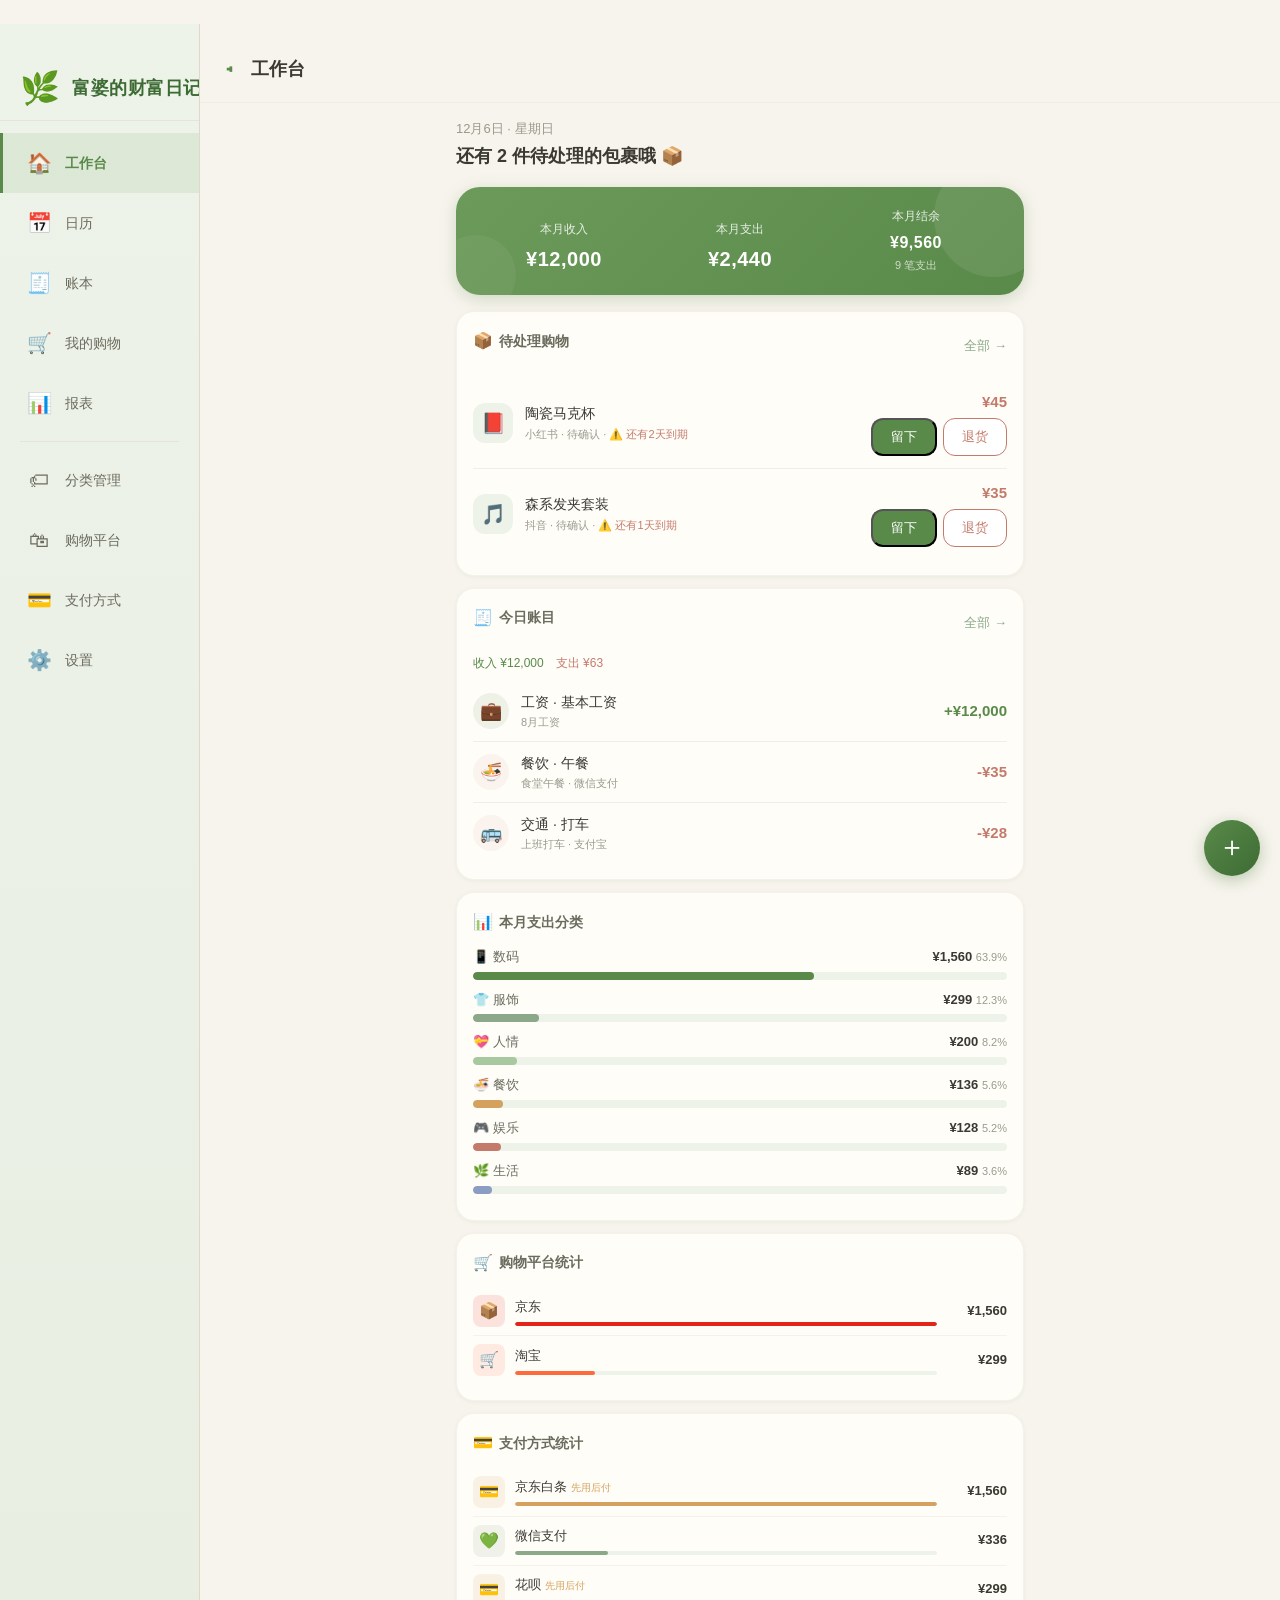
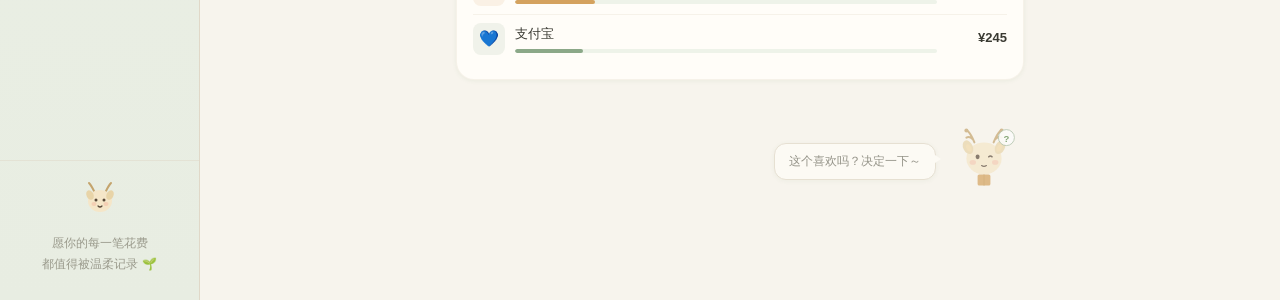
==== index.html @ 8ebd27b3 "Add files via upload" ====
<!DOCTYPE html>
<html lang="zh-CN">
<head>
<meta charset="UTF-8">
<!-- 移动端基础 -->
<meta name="viewport" content="width=device-width, initial-scale=1.0, maximum-scale=1.0, user-scalable=no, viewport-fit=cover">
<meta name="format-detection" content="telephone=no, email=no, address=no">

<!-- PWA / iOS / Android 全套配置 -->
<meta name="application-name" content="富婆的财富日记">
<meta name="apple-mobile-web-app-title" content="富婆的财富日记">
<meta name="apple-mobile-web-app-capable" content="yes">
<meta name="mobile-web-app-capable" content="yes">
<meta name="apple-mobile-web-app-status-bar-style" content="black-translucent">
<meta name="theme-color" content="#5a8a4a">
<meta name="msapplication-TileColor" content="#5a8a4a">
<meta name="msapplication-TileImage" content="icon-192.png">

<meta name="description" content="富婆的财富日记 - 记账 · 购物确认 · 先用后付管理">
<meta name="keywords" content="记账,个人记账,富婆的财富日记,购物确认,先用后付">

<!-- 应用清单 -->
<link rel="manifest" href="manifest.json">

<!-- Favicon -->
<link rel="icon" type="image/png" sizes="16x16" href="favicon-16.png">
<link rel="icon" type="image/png" sizes="32x32" href="favicon-32.png">
<link rel="shortcut icon" href="favicon-32.png">

<!-- iOS 桌面图标 (180x180 是 iPhone 必备) -->
<link rel="apple-touch-icon" href="apple-touch-icon.png">
<link rel="apple-touch-icon" sizes="180x180" href="apple-touch-icon.png">
<link rel="apple-touch-icon" sizes="167x167" href="apple-touch-icon-ipad.png">

<!-- iOS 启动画面 (iPhone 各型号) -->
<link rel="apple-touch-startup-image" media="(device-width: 320px) and (device-height: 568px) and (-webkit-device-pixel-ratio: 2)" href="splash-640x1136.png">
<link rel="apple-touch-startup-image" media="(device-width: 375px) and (device-height: 667px) and (-webkit-device-pixel-ratio: 2)" href="splash-750x1334.png">
<link rel="apple-touch-startup-image" media="(device-width: 414px) and (device-height: 736px) and (-webkit-device-pixel-ratio: 3)" href="splash-1080x1920.png">
<link rel="apple-touch-startup-image" media="(device-width: 375px) and (device-height: 812px) and (-webkit-device-pixel-ratio: 3)" href="splash-1125x2436.png">
<link rel="apple-touch-startup-image" media="(device-width: 414px) and (device-height: 896px) and (-webkit-device-pixel-ratio: 2)" href="splash-828x1792.png">
<link rel="apple-touch-startup-image" media="(device-width: 414px) and (device-height: 896px) and (-webkit-device-pixel-ratio: 3)" href="splash-1242x2688.png">
<link rel="apple-touch-startup-image" media="(device-width: 768px) and (device-height: 1024px) and (-webkit-device-pixel-ratio: 2)" href="splash-1536x2048.png">
<link rel="apple-touch-startup-image" media="(device-width: 1024px) and (device-height: 1366px) and (-webkit-device-pixel-ratio: 2)" href="splash-2048x2732.png">

<title>富婆的财富日记</title>
<link rel="stylesheet" href="style.css">
</head>
<body>

<!-- 遮罩层 -->
<div id="overlay" class="overlay"></div>

<!-- 左侧隐藏式导航 -->
<nav id="sidebar" class="sidebar">
  <div class="sidebar-header">
    <div class="sidebar-logo">🌿</div>
    <div class="sidebar-title">富婆的财富日记</div>
  </div>
  <ul class="nav-list">
    <li class="nav-item active" data-page="home"><span class="nav-icon">🏠</span><span>工作台</span></li>
    <li class="nav-item" data-page="calendar"><span class="nav-icon">📅</span><span>日历</span></li>
    <li class="nav-item" data-page="accounts"><span class="nav-icon">🧾</span><span>账本</span></li>
    <li class="nav-item" data-page="shopping"><span class="nav-icon">🛒</span><span>我的购物</span></li>
    <li class="nav-item" data-page="reports"><span class="nav-icon">📊</span><span>报表</span></li>
    <li class="nav-divider"></li>
    <li class="nav-item" data-page="categories"><span class="nav-icon">🏷</span><span>分类管理</span></li>
    <li class="nav-item" data-page="platforms"><span class="nav-icon">🛍</span><span>购物平台</span></li>
    <li class="nav-item" data-page="payments"><span class="nav-icon">💳</span><span>支付方式</span></li>
    <li class="nav-item" data-page="settings"><span class="nav-icon">⚙️</span><span>设置</span></li>
  </ul>
  <div class="sidebar-footer">
    <div class="mascot-mini" id="sidebar-mascot"></div>
    <p>愿你的每一笔花费<br>都值得被温柔记录 🌱</p>
  </div>
</nav>

<!-- 主内容区 -->
<div id="app" class="app">

  <!-- 顶部栏 -->
  <header class="topbar">
    <button class="menu-btn" id="menu-btn" aria-label="菜单">
      <span id="menu-icon">☰</span>
    </button>
    <h1 class="topbar-title" id="page-title">工作台</h1>
    <div class="topbar-spacer"></div>
  </header>

  <!-- 页面容器 -->
  <main class="main-content" id="main-content">
    <!-- 各页面动态渲染 -->
  </main>

  <!-- 浮动新增按钮 -->
  <button class="fab" id="fab" aria-label="新增">
    <span class="fab-icon">＋</span>
  </button>

</div>

<!-- 新增/编辑弹窗 -->
<div id="modal-container"></div>

<!-- Toast 提示 -->
<div id="toast" class="toast"></div>

<!-- 确认弹窗容器 -->
<div id="confirm-container"></div>

<!-- 安装引导横幅（Android/Chrome） -->
<div id="install-banner" class="install-banner" style="display:none;">
  <div class="install-banner-icon">💰</div>
  <div class="install-banner-text">
    <div class="install-banner-title">安装「富婆的财富日记」</div>
    <div class="install-banner-desc">添加到桌面，像 App 一样使用</div>
  </div>
  <button id="install-btn" class="install-banner-btn">安装</button>
  <button id="install-close" class="install-banner-close" aria-label="关闭">×</button>
</div>

<!-- iOS 安装引导弹窗 -->
<div id="ios-install-hint" class="ios-install-hint" style="display:none;">
  <div class="ios-hint-content">
    <div class="ios-hint-emoji">📱</div>
    <div class="ios-hint-title">添加到主屏幕</div>
    <div class="ios-hint-steps">
      点击底部 <strong>分享按钮</strong> <span style="font-size:18px;">⬆️</span><br>
      选择 <strong>「添加到主屏幕」</strong> <span style="font-size:18px;">➕</span>
    </div>
    <button id="ios-hint-close" class="ios-hint-btn">知道了</button>
  </div>
</div>

<script src="data.js"></script>
<script src="mascot.js"></script>
<script src="pages.js"></script>
<script src="app.js"></script>
<script>
// =============== PWA 核心：Service Worker + 安装引导 ===============
if ('serviceWorker' in navigator) {
  window.addEventListener('load', () => {
    navigator.serviceWorker.register('./sw.js')
      .then(reg => {
        // 监听更新
        reg.addEventListener('updatefound', () => {
          const newWorker = reg.installing;
          if (!newWorker) return;
          newWorker.addEventListener('statechange', () => {
            if (newWorker.state === 'installed' && navigator.serviceWorker.controller) {
              console.log('[PWA] 新版本可用，请刷新');
              if (window.App && App.toast) {
                App.toast('新版本已就绪，刷新即可使用 ✨');
              }
            }
          });
        });
        console.log('[PWA] Service Worker 注册成功');
      })
      .catch(err => console.log('[PWA] SW注册失败:', err));
  });
}

// =============== 安装横幅引导 ===============
let deferredInstallPrompt = null;
const isStandalone = window.matchMedia('(display-mode: standalone)').matches
                   || window.navigator.standalone === true;
const isIOS = /iPad|iPhone|iPod/.test(navigator.userAgent) && !window.MSStream;
const isDismissed = sessionStorage.getItem('install-dismissed');

window.addEventListener('beforeinstallprompt', (e) => {
  // 阻止 Chrome 默认的安装弹窗
  e.preventDefault();
  deferredInstallPrompt = e;
  // 已经在用 PWA 或已关闭 → 不显示
  if (isStandalone || isDismissed) return;
  // 显示自定义安装横幅
  setTimeout(() => {
    const banner = document.getElementById('install-banner');
    if (banner) banner.style.display = 'flex';
  }, 3000); // 延迟 3 秒，等用户先看一眼应用
});

window.addEventListener('appinstalled', () => {
  console.log('[PWA] 应用已安装');
  deferredInstallPrompt = null;
  const banner = document.getElementById('install-banner');
  if (banner) banner.style.display = 'none';
});

// 安装按钮
document.addEventListener('DOMContentLoaded', () => {
  const installBtn = document.getElementById('install-btn');
  const installClose = document.getElementById('install-close');
  const iosHintClose = document.getElementById('ios-hint-close');

  if (installBtn) {
    installBtn.addEventListener('click', async () => {
      if (!deferredInstallPrompt) return;
      deferredInstallPrompt.prompt();
      const { outcome } = await deferredInstallPrompt.userChoice;
      if (outcome === 'accepted') {
        console.log('[PWA] 用户接受安装');
      }
      deferredInstallPrompt = null;
      const banner = document.getElementById('install-banner');
      if (banner) banner.style.display = 'none';
    });
  }
  if (installClose) {
    installClose.addEventListener('click', () => {
      sessionStorage.setItem('install-dismissed', '1');
      const banner = document.getElementById('install-banner');
      if (banner) banner.style.display = 'none';
    });
  }
  if (iosHintClose) {
    iosHintClose.addEventListener('click', () => {
      sessionStorage.setItem('install-dismissed', '1');
      const hint = document.getElementById('ios-install-hint');
      if (hint) hint.style.display = 'none';
    });
  }
  // iOS 用户特殊引导（Safari 不支持 beforeinstallprompt）
  if (isIOS && !isStandalone && !isDismissed) {
    setTimeout(() => {
      // 检查是否已显示过
      if (!sessionStorage.getItem('ios-hint-shown')) {
        const hint = document.getElementById('ios-install-hint');
        if (hint) {
          hint.style.display = 'flex';
          sessionStorage.setItem('ios-hint-shown', '1');
        }
      }
    }, 5000);
  }
});
</script>
</body>
</html>
---- style.css ----
/* ============================================
   富婆的财富日记 · 日漫森系个人财务手账风
   森林绿 / 鼠尾草绿 / 暖米白 / 浅木色 / 奶油黄
   ============================================ */

/* ============= PWA 原生化样式（让体验像 App） ============= */
html, body {
  /* 禁止 iOS 橡皮筋下拉刷新，让体验更像 App */
  overscroll-behavior-y: none;
  -webkit-overflow-scrolling: touch;
  /* 禁止双指缩放 */
  touch-action: manipulation;
  /* 禁止长按选中 */
  -webkit-user-select: none;
  user-select: none;
  /* 禁止 iOS 点击高亮 */
  -webkit-tap-highlight-color: transparent;
  /* 禁止 iOS 文本大小自动调整 */
  -webkit-text-size-adjust: 100%;
  text-size-adjust: 100%;
}

/* 输入框和文本域允许选择 */
input, textarea, [contenteditable] {
  -webkit-user-select: text;
  user-select: text;
  -webkit-tap-highlight-color: rgba(90, 138, 74, 0.15);
  font-size: 16px; /* 防止 iOS 缩放 */
}

/* 链接不可点击 */
a { -webkit-touch-callout: none; }

/* 图片不可拖拽 */
img { -webkit-user-drag: none; user-drag: none; pointer-events: none; }

:root {
  /* 主色系 */
  --forest-green: #5a8a4a;       /* 森林绿 - 主色 */
  --sage-green: #8ba888;          /* 鼠尾草绿 - 辅助 */
  --leaf-green: #a8c8a0;          /* 浅绿色 - 卡片 */
  --warm-cream: #f7f4ed;          /* 暖米白 - 主背景 */
  --light-wood: #d9c9a8;          /* 浅木色 - 装饰 */
  --butter-yellow: #f0e2a8;       /* 奶油黄 - 点缀 */

  /* 扩展色 */
  --deep-forest: #3d6b34;
  --soft-green-bg: #eef3e9;
  --card-bg: #fffdf8;
  --card-border: #e0d8c8;
  --text-primary: #3a3a32;
  --text-secondary: #6b6b5e;
  --text-light: #9a9a8c;
  --income-color: #5a8a4a;
  --expense-color: #c47a6a;
  --transfer-color: #8b9dc3;
  --warn-color: #d4a25e;
  --danger-color: #c47a6a;

  /* 圆角 */
  --radius-sm: 8px;
  --radius-md: 12px;
  --radius-lg: 18px;
  --radius-xl: 24px;

  /* 阴影 */
  --shadow-sm: 0 1px 4px rgba(90, 138, 74, 0.08);
  --shadow-md: 0 2px 12px rgba(90, 138, 74, 0.10);
  --shadow-lg: 0 4px 20px rgba(90, 138, 74, 0.15);

  /* 字体 */
  --font-main: -apple-system, BlinkMacSystemFont, "PingFang SC", "Hiragino Sans GB", "Microsoft YaHei", "Helvetica Neue", sans-serif;

  /* 顶部安全区：
     1. safe-area-inset-top 在 PWA/standalone 模式下返回刘海/状态栏高度
     2. 浏览器地址栏/系统状态栏需要 fallback 顶部留白（≥24px，更稳）
     用 max() 链确保两者都生效；旧 iOS 用 constant() 兜底 */
  --safe-top-fallback: 24px;
  /* iOS 11.2 之前的旧语法 */
  --safe-top: constant(safe-area-inset-top);
  --safe-top: env(safe-area-inset-top, 0px);
  --safe-top: max(env(safe-area-inset-top, 0px), var(--safe-top-fallback));
  --safe-bottom-fallback: 0px;
  --safe-bottom: max(env(safe-area-inset-bottom, 0px), var(--safe-bottom-fallback));
}

* {
  margin: 0;
  padding: 0;
  box-sizing: border-box;
  -webkit-tap-highlight-color: transparent;
}

html, body {
  font-family: var(--font-main);
  background: var(--warm-cream);
  color: var(--text-primary);
  font-size: 15px;
  line-height: 1.6;
  -webkit-font-smoothing: antialiased;
  overflow-x: hidden;
  width: 100%;
  min-height: 100vh;
  min-height: 100dvh;
}

body {
  display: flex;
  position: relative;
  /* 顶部让出状态栏/地址栏高度：
     - 普通浏览器：fallback 24px（防地址栏遮挡）
     - PWA standalone：env() 返回刘海高度
     - 多重声明：旧 iOS 用 constant()，新 iOS 用 env()，最后用 max() 确保最小值 */
  padding-top: constant(safe-area-inset-top);
  padding-top: env(safe-area-inset-top, 0px);
  padding-top: max(env(safe-area-inset-top, 0px), 24px);
}

/* ============================================
   左侧导航 · 双栏并排布局
   宽屏：常驻显示，可展开/收窄
   窄屏：抽屉覆盖模式
   ============================================ */
.sidebar {
  width: 200px;
  flex-shrink: 0;
  background: linear-gradient(180deg, #eef3e9 0%, #e8ede2 100%);
  border-right: 1px solid var(--card-border);
  display: flex;
  flex-direction: column;
  /* 顶部状态栏占位（多重声明兼容旧/新 iOS） */
  padding-top: constant(safe-area-inset-top);
  padding-top: env(safe-area-inset-top, 0px);
  padding-top: max(env(safe-area-inset-top, 0px), 24px);
  /* 底部安全区 */
  padding-bottom: constant(safe-area-inset-bottom);
  padding-bottom: env(safe-area-inset-bottom, 0px);
  transition: width 0.3s cubic-bezier(0.4, 0, 0.2, 1);
  overflow: hidden;
  position: relative;
  z-index: 1000;
}

.sidebar-header {
  /* header 顶部不再额外留安全区（已由 sidebar 自身 padding-top 让出） */
  padding: 24px 20px 16px;
}

/* 收窄状态：只显示图标列 */
.sidebar.collapsed {
  width: 60px;
}

.sidebar.collapsed .sidebar-title,
.sidebar.collapsed .nav-item span:last-child,
.sidebar.collapsed .sidebar-footer p,
.sidebar.collapsed .nav-divider {
  opacity: 0;
  visibility: hidden;
  white-space: nowrap;
}

.sidebar.collapsed .sidebar-header {
  justify-content: center;
  padding: 24px 0 16px;
}

.sidebar.collapsed .sidebar-logo {
  font-size: 28px;
}

.sidebar.collapsed .nav-item {
  justify-content: center;
  padding: 14px 0;
  gap: 0;
}

.sidebar.collapsed .sidebar-footer {
  padding: 16px 0 24px;
}

.sidebar.collapsed .mascot-mini {
  margin: 0 auto 4px;
}

.sidebar-header {
  padding: 24px 20px 16px;
  display: flex;
  align-items: center;
  gap: 12px;
  border-bottom: 1px solid rgba(224, 216, 200, 0.5);
  overflow: hidden;
  white-space: nowrap;
}

.sidebar-logo {
  font-size: 32px;
  line-height: 1;
  flex-shrink: 0;
}

.sidebar-title {
  font-size: 18px;
  font-weight: 700;
  color: var(--deep-forest);
  letter-spacing: 0.5px;
  transition: opacity 0.2s;
}

.nav-list {
  list-style: none;
  padding: 12px 0;
  flex: 1;
  overflow-y: auto;
}

.nav-item {
  display: flex;
  align-items: center;
  gap: 14px;
  padding: 14px 24px;
  font-size: 14px;
  color: var(--text-secondary);
  cursor: pointer;
  transition: all 0.2s;
  border-left: 3px solid transparent;
  overflow: hidden;
  white-space: nowrap;
}

.nav-item span:last-child {
  transition: opacity 0.2s;
}

.nav-item:active {
  background: rgba(168, 200, 160, 0.2);
}

.nav-item.active {
  background: rgba(168, 200, 160, 0.25);
  color: var(--forest-green);
  font-weight: 600;
  border-left-color: var(--forest-green);
}

.nav-icon {
  font-size: 20px;
  width: 24px;
  text-align: center;
}

.nav-divider {
  height: 1px;
  background: rgba(224, 216, 200, 0.5);
  margin: 8px 20px;
}

.sidebar-footer {
  padding: 16px 20px 24px;
  text-align: center;
  font-size: 12px;
  color: var(--text-light);
  line-height: 1.8;
  border-top: 1px solid rgba(224, 216, 200, 0.5);
}

.mascot-mini {
  width: 48px;
  height: 48px;
  margin: 0 auto 8px;
}

/* 遮罩（仅窄屏抽屉模式使用） */
.overlay {
  position: fixed;
  top: 0;
  left: 0;
  width: 100%;
  height: 100vh;
  height: 100dvh;
  background: rgba(58, 58, 50, 0.3);
  z-index: 999;
  opacity: 0;
  visibility: hidden;
  transition: all 0.3s;
  display: none; /* 宽屏默认隐藏 */
}

.overlay.show {
  opacity: 1;
  visibility: visible;
}

/* ============================================
   主内容区
   ============================================ */
.app {
  flex: 1;
  display: flex;
  flex-direction: column;
  min-height: 100vh;
  min-height: 100dvh;
  width: 0; /* flex:1 会自动撑开，width:0 防止内容撑爆 */
  min-width: 0;
  position: relative;
}

.topbar {
  display: flex;
  align-items: center;
  padding: 12px 16px;
  /* 顶部状态栏占位（多重声明兼容旧/新 iOS），
     确保 PWA standalone 模式下菜单按钮不被状态栏遮挡 */
  padding-top: constant(safe-area-inset-top);
  padding-top: env(safe-area-inset-top, 0px);
  padding-top: max(env(safe-area-inset-top, 0px), 24px);
  background: var(--warm-cream);
  position: sticky;
  top: 0;
  z-index: 100;
  border-bottom: 1px solid rgba(224, 216, 200, 0.3);
}

.menu-btn {
  background: none;
  border: none;
  font-size: 22px;
  color: var(--forest-green);
  cursor: pointer;
  padding: 8px;
  border-radius: var(--radius-sm);
  transition: background 0.2s;
}

.menu-btn:active {
  background: rgba(168, 200, 160, 0.3);
}

.topbar-title {
  font-size: 18px;
  font-weight: 600;
  color: var(--text-primary);
  margin-left: 8px;
}

.topbar-spacer {
  flex: 1;
}

.main-content {
  flex: 1;
  padding: 16px;
  padding-bottom: 100px;
  max-width: 600px;
  width: 100%;
  margin: 0 auto;
}

/* ============================================
   浮动新增按钮
   ============================================ */
.fab {
  position: fixed;
  bottom: calc(24px + var(--safe-bottom));
  right: 20px;
  width: 56px;
  height: 56px;
  border-radius: 50%;
  background: linear-gradient(135deg, var(--forest-green), var(--deep-forest));
  color: #fff;
  border: none;
  font-size: 28px;
  cursor: pointer;
  box-shadow: 0 4px 16px rgba(90, 138, 74, 0.4);
  z-index: 90;
  display: flex;
  align-items: center;
  justify-content: center;
  transition: transform 0.2s, box-shadow 0.2s;
}

.fab:active {
  transform: scale(0.92);
  box-shadow: 0 2px 8px rgba(90, 138, 74, 0.3);
}

.fab-icon {
  line-height: 1;
  margin-top: -2px;
}

/* ============================================
   通用组件
   ============================================ */
.card {
  background: var(--card-bg);
  border-radius: var(--radius-lg);
  padding: 16px;
  margin-bottom: 12px;
  box-shadow: var(--shadow-sm);
  border: 1px solid rgba(224, 216, 200, 0.3);
}

.card-title {
  font-size: 14px;
  font-weight: 600;
  color: var(--text-secondary);
  margin-bottom: 12px;
  display: flex;
  align-items: center;
  gap: 6px;
}

.card-title .title-icon {
  font-size: 16px;
}

.section-header {
  display: flex;
  justify-content: space-between;
  align-items: center;
  margin-bottom: 12px;
}

.section-header .more-link {
  font-size: 13px;
  color: var(--sage-green);
  cursor: pointer;
}

/* 按钮 */
.btn {
  padding: 10px 20px;
  border-radius: var(--radius-md);
  border: none;
  font-size: 14px;
  font-weight: 500;
  cursor: pointer;
  transition: all 0.2s;
  font-family: var(--font-main);
}

.btn-primary {
  background: var(--forest-green);
  color: #fff;
}

.btn-primary:active {
  background: var(--deep-forest);
}

.btn-secondary {
  background: var(--soft-green-bg);
  color: var(--forest-green);
}

.btn-danger {
  background: var(--danger-color);
  color: #fff;
}

.btn-keep {
  background: var(--forest-green);
  color: #fff;
  padding: 8px 18px;
  border-radius: var(--radius-md);
  font-size: 13px;
}

.btn-return {
  background: #fff;
  color: var(--danger-color);
  border: 1px solid var(--danger-color);
  padding: 8px 18px;
  border-radius: var(--radius-md);
  font-size: 13px;
}

.btn-sm {
  padding: 6px 12px;
  font-size: 12px;
  border-radius: var(--radius-sm);
}

/* 标签 */
.tag {
  display: inline-block;
  padding: 2px 10px;
  border-radius: 20px;
  font-size: 11px;
  font-weight: 500;
}

.tag-income { background: rgba(90, 138, 74, 0.15); color: var(--forest-green); }
.tag-expense { background: rgba(196, 122, 106, 0.15); color: var(--expense-color); }
.tag-transfer { background: rgba(139, 157, 195, 0.15); color: var(--transfer-color); }
.tag-warn { background: rgba(212, 162, 94, 0.15); color: var(--warn-color); }

/* 状态标签 */
.status-tag {
  display: inline-flex;
  align-items: center;
  gap: 4px;
  padding: 3px 10px;
  border-radius: 20px;
  font-size: 11px;
  font-weight: 500;
}

.status-pending { background: #fff3e0; color: #e8975a; }
.status-received { background: #e3f2fd; color: #5a8fb5; }
.status-kept { background: #e8f5e9; color: var(--forest-green); }
.status-returned { background: #fce4ec; color: #c47a6a; }
.status-recorded { background: #f3e5f5; color: #8e7ab5; }

/* ============================================
   首页样式
   ============================================ */
.greeting-bar {
  margin-bottom: 16px;
}

.greeting-date {
  font-size: 13px;
  color: var(--text-light);
  margin-bottom: 2px;
}

.greeting-text {
  font-size: 18px;
  font-weight: 600;
  color: var(--text-primary);
}

/* 财务概况 */
.finance-overview {
  background: linear-gradient(135deg, #6b9a5a 0%, #5a8a4a 100%);
  border-radius: var(--radius-xl);
  padding: 20px;
  margin-bottom: 16px;
  color: #fff;
  box-shadow: 0 4px 16px rgba(90, 138, 74, 0.25);
  position: relative;
  overflow: hidden;
}

.finance-overview::before {
  content: '';
  position: absolute;
  top: -30px;
  right: -30px;
  width: 120px;
  height: 120px;
  border-radius: 50%;
  background: rgba(255,255,255,0.08);
}

.finance-overview::after {
  content: '';
  position: absolute;
  bottom: -20px;
  left: -20px;
  width: 80px;
  height: 80px;
  border-radius: 50%;
  background: rgba(255,255,255,0.05);
}

.finance-row {
  display: flex;
  justify-content: space-between;
  align-items: flex-end;
  position: relative;
  z-index: 1;
}

.finance-item {
  text-align: center;
  flex: 1;
}

.finance-label {
  font-size: 12px;
  opacity: 0.85;
  margin-bottom: 4px;
}

.finance-value {
  font-size: 20px;
  font-weight: 700;
  letter-spacing: 0.5px;
}

.finance-value.small {
  font-size: 16px;
}

.finance-count {
  font-size: 11px;
  opacity: 0.7;
  margin-top: 2px;
}

/* 待处理购物 */
.shopping-pending-item {
  display: flex;
  align-items: center;
  gap: 12px;
  padding: 12px 0;
  border-bottom: 1px solid rgba(224, 216, 200, 0.4);
}

.shopping-pending-item:last-child {
  border-bottom: none;
}

.shopping-item-icon {
  width: 40px;
  height: 40px;
  border-radius: var(--radius-md);
  background: var(--soft-green-bg);
  display: flex;
  align-items: center;
  justify-content: center;
  font-size: 20px;
  flex-shrink: 0;
}

.shopping-item-info {
  flex: 1;
  min-width: 0;
}

.shopping-item-name {
  font-size: 14px;
  font-weight: 500;
  color: var(--text-primary);
  white-space: nowrap;
  overflow: hidden;
  text-overflow: ellipsis;
}

.shopping-item-meta {
  font-size: 11px;
  color: var(--text-light);
  margin-top: 2px;
}

.shopping-item-amount {
  font-size: 15px;
  font-weight: 600;
  color: var(--expense-color);
  margin-bottom: 4px;
  text-align: right;
}

.shopping-item-actions {
  display: flex;
  gap: 6px;
}

/* 今日账目 */
.account-item {
  display: flex;
  align-items: center;
  gap: 12px;
  padding: 10px 0;
  border-bottom: 1px solid rgba(224, 216, 200, 0.4);
}

.account-item:last-child {
  border-bottom: none;
}

.account-icon {
  width: 36px;
  height: 36px;
  border-radius: 50%;
  display: flex;
  align-items: center;
  justify-content: center;
  font-size: 18px;
  flex-shrink: 0;
  background: var(--soft-green-bg);
}

.account-info {
  flex: 1;
  min-width: 0;
}

.account-category {
  font-size: 14px;
  font-weight: 500;
  color: var(--text-primary);
}

.account-note {
  font-size: 11px;
  color: var(--text-light);
  white-space: nowrap;
  overflow: hidden;
  text-overflow: ellipsis;
}

.account-amount {
  font-size: 15px;
  font-weight: 600;
}

.account-amount.income { color: var(--income-color); }
.account-amount.expense { color: var(--expense-color); }

/* 分类条形图 */
.category-bar-item {
  margin-bottom: 10px;
}

.category-bar-header {
  display: flex;
  justify-content: space-between;
  font-size: 13px;
  margin-bottom: 4px;
}

.category-bar-name {
  color: var(--text-secondary);
}

.category-bar-amount {
  font-weight: 600;
  color: var(--text-primary);
}

.category-bar-track {
  height: 8px;
  background: var(--soft-green-bg);
  border-radius: 4px;
  overflow: hidden;
}

.category-bar-fill {
  height: 100%;
  border-radius: 4px;
  transition: width 0.6s ease;
}

/* 平台/支付方式统计列表 */
.stat-list-item {
  display: flex;
  align-items: center;
  gap: 10px;
  padding: 8px 0;
  border-bottom: 1px solid rgba(224, 216, 200, 0.3);
}

.stat-list-item:last-child {
  border-bottom: none;
}

.stat-list-icon {
  width: 32px;
  height: 32px;
  border-radius: var(--radius-sm);
  display: flex;
  align-items: center;
  justify-content: center;
  font-size: 16px;
  flex-shrink: 0;
}

.stat-list-info {
  flex: 1;
}

.stat-list-name {
  font-size: 13px;
  color: var(--text-primary);
}

.stat-list-bar {
  height: 4px;
  background: var(--soft-green-bg);
  border-radius: 2px;
  margin-top: 4px;
  overflow: hidden;
}

.stat-list-bar-fill {
  height: 100%;
  border-radius: 2px;
}

.stat-list-amount {
  font-size: 13px;
  font-weight: 600;
  color: var(--text-primary);
  text-align: right;
  min-width: 60px;
}

/* ============================================
   日历样式
   ============================================ */
.calendar-header {
  display: flex;
  justify-content: space-between;
  align-items: center;
  margin-bottom: 16px;
}

.calendar-month {
  font-size: 20px;
  font-weight: 700;
  color: var(--text-primary);
}

.calendar-nav-btn {
  background: var(--soft-green-bg);
  border: none;
  width: 36px;
  height: 36px;
  border-radius: 50%;
  font-size: 16px;
  color: var(--forest-green);
  cursor: pointer;
  display: flex;
  align-items: center;
  justify-content: center;
}

.calendar-grid {
  display: grid;
  grid-template-columns: repeat(7, 1fr);
  gap: 2px;
  margin-bottom: 16px;
}

.calendar-weekday {
  text-align: center;
  font-size: 11px;
  color: var(--text-light);
  padding: 8px 0;
  font-weight: 500;
}

.calendar-day {
  aspect-ratio: 1;
  display: flex;
  flex-direction: column;
  align-items: center;
  justify-content: center;
  border-radius: var(--radius-sm);
  font-size: 13px;
  cursor: pointer;
  position: relative;
  padding: 4px 2px;
  gap: 1px;
}

.calendar-day:empty {
  cursor: default;
}

.calendar-day.other-month {
  color: var(--text-light);
  opacity: 0.4;
}

.calendar-day.today {
  background: var(--forest-green);
  color: #fff;
  font-weight: 700;
}

.calendar-day.selected {
  background: var(--leaf-green);
  color: var(--deep-forest);
  font-weight: 600;
}

.calendar-day:not(.other-month):not(:empty):active {
  background: rgba(168, 200, 160, 0.3);
}

.calendar-day .day-num {
  font-size: 13px;
  line-height: 1;
}

.calendar-day .day-expense {
  font-size: 9px;
  color: var(--expense-color);
  line-height: 1;
}

.calendar-day.today .day-expense {
  color: #ffd0c8;
}

.calendar-day .day-income {
  font-size: 9px;
  color: var(--income-color);
  line-height: 1;
}

.calendar-day.today .day-income {
  color: #d0e8c8;
}

.calendar-day-has-dot::after {
  content: '';
  position: absolute;
  bottom: 2px;
  width: 4px;
  height: 4px;
  border-radius: 50%;
  background: var(--warn-color);
}

/* 日历详情 */
.day-detail-header {
  display: flex;
  justify-content: space-between;
  align-items: center;
  margin-bottom: 12px;
}

.day-detail-date {
  font-size: 16px;
  font-weight: 600;
}

.day-detail-summary {
  display: flex;
  gap: 16px;
  font-size: 13px;
}

.day-detail-summary .expense { color: var(--expense-color); font-weight: 600; }
.day-detail-summary .income { color: var(--income-color); font-weight: 600; }

/* ============================================
   账本样式
   ============================================ */
.accounts-summary {
  display: flex;
  gap: 8px;
  margin-bottom: 16px;
}

.accounts-summary-card {
  flex: 1;
  background: var(--card-bg);
  border-radius: var(--radius-md);
  padding: 12px;
  text-align: center;
  box-shadow: var(--shadow-sm);
  border: 1px solid rgba(224, 216, 200, 0.3);
}

.accounts-summary-label {
  font-size: 11px;
  color: var(--text-light);
  margin-bottom: 4px;
}

.accounts-summary-value {
  font-size: 16px;
  font-weight: 700;
}

.accounts-summary-value.income { color: var(--income-color); }
.accounts-summary-value.expense { color: var(--expense-color); }

/* 筛选条 */
.filter-bar {
  display: flex;
  gap: 8px;
  margin-bottom: 12px;
  overflow-x: auto;
  -webkit-overflow-scrolling: touch;
  padding-bottom: 4px;
}

.filter-bar::-webkit-scrollbar { display: none; }

.filter-chip {
  padding: 6px 14px;
  border-radius: 20px;
  font-size: 12px;
  white-space: nowrap;
  background: var(--card-bg);
  color: var(--text-secondary);
  border: 1px solid var(--card-border);
  cursor: pointer;
  flex-shrink: 0;
}

.filter-chip.active {
  background: var(--forest-green);
  color: #fff;
  border-color: var(--forest-green);
}

/* 账目列表 */
.account-list-item {
  display: flex;
  align-items: center;
  gap: 12px;
  padding: 12px 0;
  border-bottom: 1px solid rgba(224, 216, 200, 0.3);
  cursor: pointer;
}

.account-list-item:last-child {
  border-bottom: none;
}

.account-list-item:active {
  background: rgba(168, 200, 160, 0.1);
}

/* 日期分组 */
.date-group-header {
  font-size: 13px;
  color: var(--text-light);
  padding: 12px 0 6px;
  display: flex;
  justify-content: space-between;
  font-weight: 500;
}

.date-group-header .day-total {
  font-weight: 600;
}

/* ============================================
   购物样式
   ============================================ */
.shopping-status-tabs {
  display: flex;
  gap: 4px;
  margin-bottom: 16px;
  background: var(--card-bg);
  padding: 4px;
  border-radius: var(--radius-md);
  border: 1px solid rgba(224, 216, 200, 0.3);
}

.status-tab {
  flex: 1;
  text-align: center;
  padding: 8px 4px;
  font-size: 12px;
  border-radius: var(--radius-sm);
  color: var(--text-secondary);
  cursor: pointer;
  transition: all 0.2s;
}

.status-tab.active {
  background: var(--forest-green);
  color: #fff;
  font-weight: 600;
}

.status-tab .tab-count {
  display: inline-block;
  background: rgba(0,0,0,0.1);
  padding: 0 6px;
  border-radius: 10px;
  font-size: 10px;
  margin-left: 2px;
}

.status-tab.active .tab-count {
  background: rgba(255,255,255,0.25);
}

/* 购物卡片 */
.shopping-card {
  background: var(--card-bg);
  border-radius: var(--radius-lg);
  padding: 16px;
  margin-bottom: 12px;
  box-shadow: var(--shadow-sm);
  border: 1px solid rgba(224, 216, 200, 0.3);
}

.shopping-card-header {
  display: flex;
  justify-content: space-between;
  align-items: flex-start;
  margin-bottom: 10px;
}

.shopping-card-title {
  font-size: 15px;
  font-weight: 600;
  color: var(--text-primary);
  flex: 1;
}

.shopping-card-amount {
  font-size: 17px;
  font-weight: 700;
  color: var(--expense-color);
}

.shopping-card-meta {
  display: flex;
  flex-wrap: wrap;
  gap: 6px;
  margin-bottom: 10px;
}

.shopping-meta-tag {
  font-size: 11px;
  padding: 3px 8px;
  border-radius: var(--radius-sm);
  background: var(--soft-green-bg);
  color: var(--text-secondary);
}

.shopping-card-dates {
  font-size: 11px;
  color: var(--text-light);
  line-height: 1.8;
  margin-bottom: 10px;
}

.shopping-card-actions {
  display: flex;
  gap: 8px;
  padding-top: 10px;
  border-top: 1px solid rgba(224, 216, 200, 0.3);
}

.shopping-card-actions .btn {
  flex: 1;
}

.deadline-warning {
  font-size: 11px;
  color: var(--warn-color);
  font-weight: 500;
  margin-bottom: 8px;
  display: flex;
  align-items: center;
  gap: 4px;
}

.deadline-urgent {
  color: var(--danger-color);
}

/* ============================================
   报表样式
   ============================================ */
.report-section {
  margin-bottom: 20px;
}

.report-summary-row {
  display: flex;
  gap: 8px;
  margin-bottom: 12px;
}

.report-summary-card {
  flex: 1;
  background: var(--card-bg);
  border-radius: var(--radius-md);
  padding: 14px;
  text-align: center;
  box-shadow: var(--shadow-sm);
  border: 1px solid rgba(224, 216, 200, 0.3);
}

/* 饼图容器 */
.pie-chart-container {
  display: flex;
  align-items: center;
  gap: 16px;
}

.pie-chart {
  width: 120px;
  height: 120px;
  flex-shrink: 0;
}

.pie-legend {
  flex: 1;
}

.pie-legend-item {
  display: flex;
  align-items: center;
  gap: 8px;
  font-size: 12px;
  margin-bottom: 6px;
}

.pie-legend-dot {
  width: 10px;
  height: 10px;
  border-radius: 50%;
  flex-shrink: 0;
}

.pie-legend-name {
  flex: 1;
  color: var(--text-secondary);
}

.pie-legend-value {
  font-weight: 600;
  color: var(--text-primary);
}

.pie-legend-pct {
  font-size: 10px;
  color: var(--text-light);
  margin-left: 4px;
}

/* 趋势图 */
.trend-chart {
  width: 100%;
  height: 160px;
}

/* ============================================
   分类/平台/支付方式管理
   ============================================ */
.manage-list-item {
  display: flex;
  align-items: center;
  gap: 12px;
  padding: 14px 0;
  border-bottom: 1px solid rgba(224, 216, 200, 0.3);
}

.manage-item-icon {
  width: 36px;
  height: 36px;
  border-radius: var(--radius-sm);
  display: flex;
  align-items: center;
  justify-content: center;
  font-size: 18px;
  flex-shrink: 0;
  background: var(--soft-green-bg);
}

.manage-item-info {
  flex: 1;
}

.manage-item-name {
  font-size: 14px;
  font-weight: 500;
  color: var(--text-primary);
}

.manage-item-sub {
  font-size: 11px;
  color: var(--text-light);
}

.manage-item-actions {
  display: flex;
  gap: 6px;
}

.manage-item-actions .btn-sm {
  background: var(--soft-green-bg);
  color: var(--forest-green);
  border: none;
}

.manage-item-actions .btn-sm.delete {
  background: rgba(196, 122, 106, 0.1);
  color: var(--danger-color);
}

/* 子分类列表 */
.sub-category-list {
  margin-left: 48px;
  margin-top: 4px;
}

.sub-category-item {
  display: flex;
  align-items: center;
  gap: 8px;
  padding: 6px 0;
  font-size: 13px;
  color: var(--text-secondary);
}

.sub-category-item .sub-dot {
  width: 4px;
  height: 4px;
  border-radius: 50%;
  background: var(--sage-green);
}

/* ============================================
   弹窗/Modal
   ============================================ */
.modal-overlay {
  position: fixed;
  top: 0;
  left: 0;
  width: 100%;
  height: 100vh;
  height: 100dvh;
  background: rgba(58, 58, 50, 0.4);
  z-index: 2000;
  display: flex;
  align-items: flex-end;
  justify-content: center;
  animation: fadeIn 0.2s ease;
}

.modal-sheet {
  background: var(--warm-cream);
  width: 100%;
  max-width: 600px;
  max-height: 92vh;
  max-height: 92dvh;
  border-radius: var(--radius-xl) var(--radius-xl) 0 0;
  padding: 20px;
  padding-bottom: calc(20px + var(--safe-bottom));
  overflow-y: auto;
  animation: slideUp 0.3s cubic-bezier(0.4, 0, 0.2, 1);
}

@keyframes fadeIn {
  from { opacity: 0; }
  to { opacity: 1; }
}

@keyframes slideUp {
  from { transform: translateY(100%); }
  to { transform: translateY(0); }
}

.modal-header {
  display: flex;
  justify-content: space-between;
  align-items: center;
  margin-bottom: 16px;
}

.modal-title {
  font-size: 18px;
  font-weight: 600;
  color: var(--text-primary);
}

.modal-close {
  background: none;
  border: none;
  font-size: 22px;
  color: var(--text-light);
  cursor: pointer;
  padding: 4px 8px;
}

/* 表单 */
.form-group {
  margin-bottom: 14px;
}

.form-label {
  font-size: 13px;
  color: var(--text-secondary);
  margin-bottom: 6px;
  display: block;
  font-weight: 500;
}

.form-input, .form-select, .form-textarea {
  width: 100%;
  padding: 12px 14px;
  border: 1.5px solid var(--card-border);
  border-radius: var(--radius-md);
  font-size: 15px;
  font-family: var(--font-main);
  background: var(--card-bg);
  color: var(--text-primary);
  transition: border-color 0.2s;
}

.form-input:focus, .form-select:focus, .form-textarea:focus {
  outline: none;
  border-color: var(--forest-green);
}

.form-textarea {
  resize: none;
  min-height: 70px;
}

.form-row {
  display: flex;
  gap: 10px;
}

.form-row .form-group {
  flex: 1;
}

/* 类型切换 */
.type-switcher {
  display: flex;
  gap: 6px;
  margin-bottom: 16px;
  background: var(--soft-green-bg);
  padding: 4px;
  border-radius: var(--radius-md);
}

.type-option {
  flex: 1;
  text-align: center;
  padding: 10px;
  border-radius: var(--radius-sm);
  font-size: 14px;
  font-weight: 500;
  color: var(--text-secondary);
  cursor: pointer;
  transition: all 0.2s;
}

.type-option.active {
  background: var(--card-bg);
  box-shadow: var(--shadow-sm);
}

.type-option.active[data-type="expense"] { color: var(--expense-color); }
.type-option.active[data-type="income"] { color: var(--income-color); }
.type-option.active[data-type="transfer"] { color: var(--transfer-color); }

/* 金额输入 */
.amount-input-wrap {
  position: relative;
  display: flex;
  align-items: center;
}

.amount-input-wrap::before {
  content: '¥';
  position: absolute;
  left: 14px;
  font-size: 18px;
  font-weight: 600;
  color: var(--text-secondary);
  z-index: 1;
}

.amount-input {
  padding-left: 32px !important;
  font-size: 22px !important;
  font-weight: 700 !important;
}

.modal-actions {
  display: flex;
  gap: 10px;
  margin-top: 20px;
}

.modal-actions .btn {
  flex: 1;
  padding: 14px;
  font-size: 15px;
}

/* ============================================
   Toast
   ============================================ */
.toast {
  position: fixed;
  bottom: calc(100px + var(--safe-bottom));
  left: 50%;
  transform: translateX(-50%) translateY(20px);
  background: rgba(58, 58, 50, 0.92);
  color: #fff;
  padding: 10px 24px;
  border-radius: var(--radius-md);
  font-size: 14px;
  z-index: 3000;
  opacity: 0;
  visibility: hidden;
  transition: all 0.3s;
  white-space: nowrap;
  backdrop-filter: blur(8px);
}

.toast.show {
  opacity: 1;
  visibility: visible;
  transform: translateX(-50%) translateY(0);
}

/* ============================================
   空状态
   ============================================ */
.empty-state {
  text-align: center;
  padding: 40px 20px;
}

.empty-state .mascot {
  width: 100px;
  height: 100px;
  margin: 0 auto 16px;
}

.empty-state-text {
  font-size: 14px;
  color: var(--text-light);
  line-height: 1.8;
}

/* ============================================
   吉祥物
   ============================================ */
.mascot-container {
  display: flex;
  align-items: flex-end;
  justify-content: flex-end;
  margin-top: 8px;
  opacity: 0.7;
}

.mascot-bubble {
  background: var(--card-bg);
  border: 1px solid var(--card-border);
  border-radius: var(--radius-md);
  padding: 8px 14px;
  font-size: 12px;
  color: var(--text-secondary);
  max-width: 200px;
  margin-right: 8px;
  margin-bottom: 20px;
  position: relative;
  box-shadow: var(--shadow-sm);
}

.mascot-bubble::after {
  content: '';
  position: absolute;
  right: -6px;
  bottom: 16px;
  width: 0;
  height: 0;
  border-left: 6px solid var(--card-bg);
  border-top: 4px solid transparent;
  border-bottom: 4px solid transparent;
}

/* ============================================
   设置页
   ============================================ */
.settings-group {
  margin-bottom: 20px;
}

.settings-group-title {
  font-size: 13px;
  color: var(--text-light);
  margin-bottom: 8px;
  padding-left: 4px;
}

.settings-item {
  display: flex;
  align-items: center;
  gap: 12px;
  padding: 14px 16px;
  background: var(--card-bg);
  border-radius: var(--radius-md);
  margin-bottom: 6px;
  cursor: pointer;
  border: 1px solid rgba(224, 216, 200, 0.3);
}

.settings-item:active {
  background: var(--soft-green-bg);
}

.settings-icon {
  font-size: 20px;
  width: 24px;
  text-align: center;
}

.settings-label {
  flex: 1;
  font-size: 14px;
  color: var(--text-primary);
}

.settings-value {
  font-size: 13px;
  color: var(--text-light);
}

.settings-arrow {
  color: var(--text-light);
  font-size: 14px;
}

/* 滚动条隐藏 */
.main-content::-webkit-scrollbar { display: none; }
.main-content { -ms-overflow-style: none; scrollbar-width: none; }

/* 通用工具类 */
.text-center { text-align: center; }
.text-right { text-align: right; }
.mt-8 { margin-top: 8px; }
.mt-16 { margin-top: 16px; }
.mb-8 { margin-bottom: 8px; }
.mb-16 { margin-bottom: 16px; }
.flex { display: flex; }
.flex-between { display: flex; justify-content: space-between; align-items: center; }
.gap-8 { gap: 8px; }
.hidden { display: none !important; }

/* 颜色样本 */
.color-dot {
  display: inline-block;
  width: 14px;
  height: 14px;
  border-radius: 50%;
  vertical-align: middle;
}

/* ============================================
   PWA 安装引导横幅（Android/Chrome）
   ============================================ */
.install-banner {
  position: fixed;
  left: 12px;
  right: 12px;
  bottom: calc(80px + var(--safe-bottom));
  background: var(--card-bg);
  border-radius: var(--radius-lg);
  padding: 12px 14px;
  display: flex;
  align-items: center;
  gap: 10px;
  box-shadow: 0 6px 24px rgba(58, 58, 50, 0.18);
  z-index: 100;
  border: 1px solid var(--card-border);
  animation: slideUpFade 0.4s cubic-bezier(0.4, 0, 0.2, 1);
}

@keyframes slideUpFade {
  from { transform: translateY(100%); opacity: 0; }
  to { transform: translateY(0); opacity: 1; }
}

.install-banner-icon {
  font-size: 28px;
  flex-shrink: 0;
}

.install-banner-text {
  flex: 1;
  min-width: 0;
}

.install-banner-title {
  font-size: 14px;
  font-weight: 600;
  color: var(--text-primary);
  white-space: nowrap;
  overflow: hidden;
  text-overflow: ellipsis;
}

.install-banner-desc {
  font-size: 11px;
  color: var(--text-light);
  margin-top: 1px;
}

.install-banner-btn {
  background: var(--forest-green);
  color: #fff;
  border: none;
  padding: 8px 16px;
  border-radius: 999px;
  font-size: 13px;
  font-weight: 600;
  cursor: pointer;
  flex-shrink: 0;
}

.install-banner-btn:active {
  background: var(--deep-forest);
}

.install-banner-close {
  background: none;
  border: none;
  font-size: 22px;
  color: var(--text-light);
  cursor: pointer;
  padding: 0 4px;
  line-height: 1;
}

/* ============================================
   iOS Safari 安装提示弹窗
   ============================================ */
.ios-install-hint {
  position: fixed;
  top: 0;
  left: 0;
  right: 0;
  bottom: 0;
  background: rgba(58, 58, 50, 0.5);
  z-index: 9999;
  display: flex;
  align-items: center;
  justify-content: center;
  padding: 24px;
  backdrop-filter: blur(6px);
  -webkit-backdrop-filter: blur(6px);
  animation: fadeIn 0.3s ease;
}

.ios-hint-content {
  background: var(--card-bg);
  border-radius: 20px;
  padding: 28px 24px 24px;
  max-width: 320px;
  text-align: center;
  box-shadow: 0 10px 40px rgba(0, 0, 0, 0.25);
  animation: popIn 0.4s cubic-bezier(0.34, 1.56, 0.64, 1);
}

@keyframes popIn {
  from { transform: scale(0.7); opacity: 0; }
  to { transform: scale(1); opacity: 1; }
}

.ios-hint-emoji {
  font-size: 56px;
  margin-bottom: 12px;
}

.ios-hint-title {
  font-size: 18px;
  font-weight: 700;
  color: var(--text-primary);
  margin-bottom: 14px;
}

.ios-hint-steps {
  font-size: 14px;
  color: var(--text-secondary);
  line-height: 2.2;
  background: var(--soft-green-bg);
  border-radius: 12px;
  padding: 16px 12px;
  margin-bottom: 18px;
}

.ios-hint-steps strong {
  color: var(--forest-green);
}

.ios-hint-btn {
  background: var(--forest-green);
  color: #fff;
  border: none;
  padding: 12px 36px;
  border-radius: 999px;
  font-size: 15px;
  font-weight: 600;
  cursor: pointer;
}

.ios-hint-btn:active {
  background: var(--deep-forest);
}

/* ============================================
   PWA standalone 模式优化
   - safe-area-inset-top 在 standalone 模式下返回刘海/状态栏高度
   - black-translucent 让内容延伸到状态栏后，必须让出顶部空间
   - 这里再强制声明一次，确保 standalone 模式下一定生效
   - 同时配合 JS 在 body 上加 .standalone class（双保险）
   ============================================ */
@media all and (display-mode: standalone) {
  body {
    padding-top: constant(safe-area-inset-top);
    padding-top: env(safe-area-inset-top, 0px);
    padding-top: max(env(safe-area-inset-top, 0px), 24px);
  }
}

/* JS 检测到 standalone 时也强制让出状态栏（兼容 iOS Safari navigator.standalone） */
body.standalone, html.standalone body {
  padding-top: constant(safe-area-inset-top);
  padding-top: env(safe-area-inset-top, 0px);
  padding-top: max(env(safe-area-inset-top, 0px), 24px);
}

body.standalone .topbar, html.standalone .topbar {
  padding-top: constant(safe-area-inset-top);
  padding-top: env(safe-area-inset-top, 0px);
  padding-top: max(env(safe-area-inset-top, 0px), 24px);
}

body.standalone .sidebar, html.standalone .sidebar {
  padding-top: constant(safe-area-inset-top);
  padding-top: env(safe-area-inset-top, 0px);
  padding-top: max(env(safe-area-inset-top, 0px), 24px);
}

/* ============================================
   响应式：所有屏幕都采用双栏并排模式
   - 窄屏：sidebar 收起成图标列(60px)，点菜单按钮展开成完整(200px)，主内容跟随
   - 宽屏：sidebar 常驻 200px，可手动收起成 60px
   ============================================ */
@media (max-width: 767px) {
  /* 窄屏：sidebar 改为常驻并排模式（默认收起成图标列） */
  .sidebar {
    position: fixed;
    /* 多重声明让出顶部状态栏：
       - top: 0 + padding-top: safe-area + fallback
       - 不依赖 --safe-top 变量，避免变量在某些情况下被覆盖 */
    top: 0;
    left: 0;
    bottom: 0;
    width: 60px; /* 窄屏默认收起成图标列 */
    /* 顶部状态栏占位（多重声明兼容旧/新 iOS） */
    padding-top: constant(safe-area-inset-top);
    padding-top: env(safe-area-inset-top, 0px);
    padding-top: max(env(safe-area-inset-top, 0px), 24px);
    transform: none;
    z-index: 1000;
    box-shadow: 2px 0 12px rgba(0,0,0,0.06);
    transition: width 0.3s cubic-bezier(0.4, 0, 0.2, 1);
  }

  /* 窄屏 collapsed = 完整展开（与 wide 行为一致）*/
  .sidebar.collapsed {
    width: 60px;
  }

  /* 窄屏展开状态：完整宽度（优化为 170px，避免 430px 小屏主内容过窄） */
  .sidebar.expanded,
  .sidebar.collapsed.expanded {
    width: 170px;
  }

  /* 窄屏：只有 expanded 状态才显示文字，其他状态隐藏 */
  .sidebar:not(.expanded) .sidebar-title,
  .sidebar:not(.expanded) .nav-item span:last-child,
  .sidebar:not(.expanded) .sidebar-footer p,
  .sidebar:not(.expanded) .nav-divider {
    opacity: 0;
    visibility: hidden;
    white-space: nowrap;
  }

  .sidebar:not(.expanded) .sidebar-header {
    justify-content: center;
    padding: 16px 0 14px;
  }

  .sidebar:not(.expanded) .sidebar-logo {
    font-size: 28px;
  }

  .sidebar:not(.expanded) .nav-item {
    justify-content: center;
    padding: 14px 0;
    gap: 0;
  }

  .sidebar:not(.expanded) .sidebar-footer {
    padding: 12px 0 20px;
  }

  .sidebar:not(.expanded) .mascot-mini {
    margin: 0 auto 4px;
  }

  /* 窄屏 expanded（200px）时显示完整内容 - 类似图1的图标+文字并排样式 */
  .sidebar.expanded .sidebar-title,
  .sidebar.expanded .nav-item span:last-child,
  .sidebar.expanded .sidebar-footer p {
    opacity: 1;
    visibility: visible;
  }

  .sidebar.expanded .sidebar-header {
    justify-content: flex-start;
    padding: 16px 18px 14px;
  }

  .sidebar.expanded .sidebar-logo {
    font-size: 28px;
  }

  .sidebar.expanded .sidebar-title {
    font-size: 15px;
    font-weight: 700;
  }

  /* 图标+文字水平并排，紧凑布局 */
  .sidebar.expanded .nav-item {
    justify-content: flex-start;
    padding: 12px 16px;
    gap: 10px;
    font-size: 13px;
  }

  .sidebar.expanded .nav-item .nav-icon {
    font-size: 18px;
    width: 22px;
  }

  .sidebar.expanded .nav-divider {
    height: 1px;
    background: rgba(224, 216, 200, 0.5);
    margin: 6px 16px;
    opacity: 1;
    visibility: visible;
  }

  /* 窄屏不使用遮罩（因为是并排而非覆盖） */
  .overlay {
    display: none !important;
  }

  /* 窄屏主内容区让出侧栏空间 */
  .app {
    margin-left: 60px; /* 与默认收起宽度一致 */
    width: calc(100% - 60px);
    transition: margin-left 0.3s cubic-bezier(0.4, 0, 0.2, 1);
  }

  /* 展开时主内容向右让位 */
  .app.expanded {
    margin-left: 170px;
    width: calc(100% - 170px);
  }
}

/* ============================================
   状态栏适配策略：
   - body 自身不加 padding-top
   - sidebar（fixed）：top 用 var(--safe-top) 让出状态栏
   - topbar（sticky）：用 padding-top: calc(12px + var(--safe-top))
     把内容下移到状态栏下方
   - modal/overlay：top:0 全屏覆盖（半透明遮罩可接受覆盖状态栏）
   ============================================ */
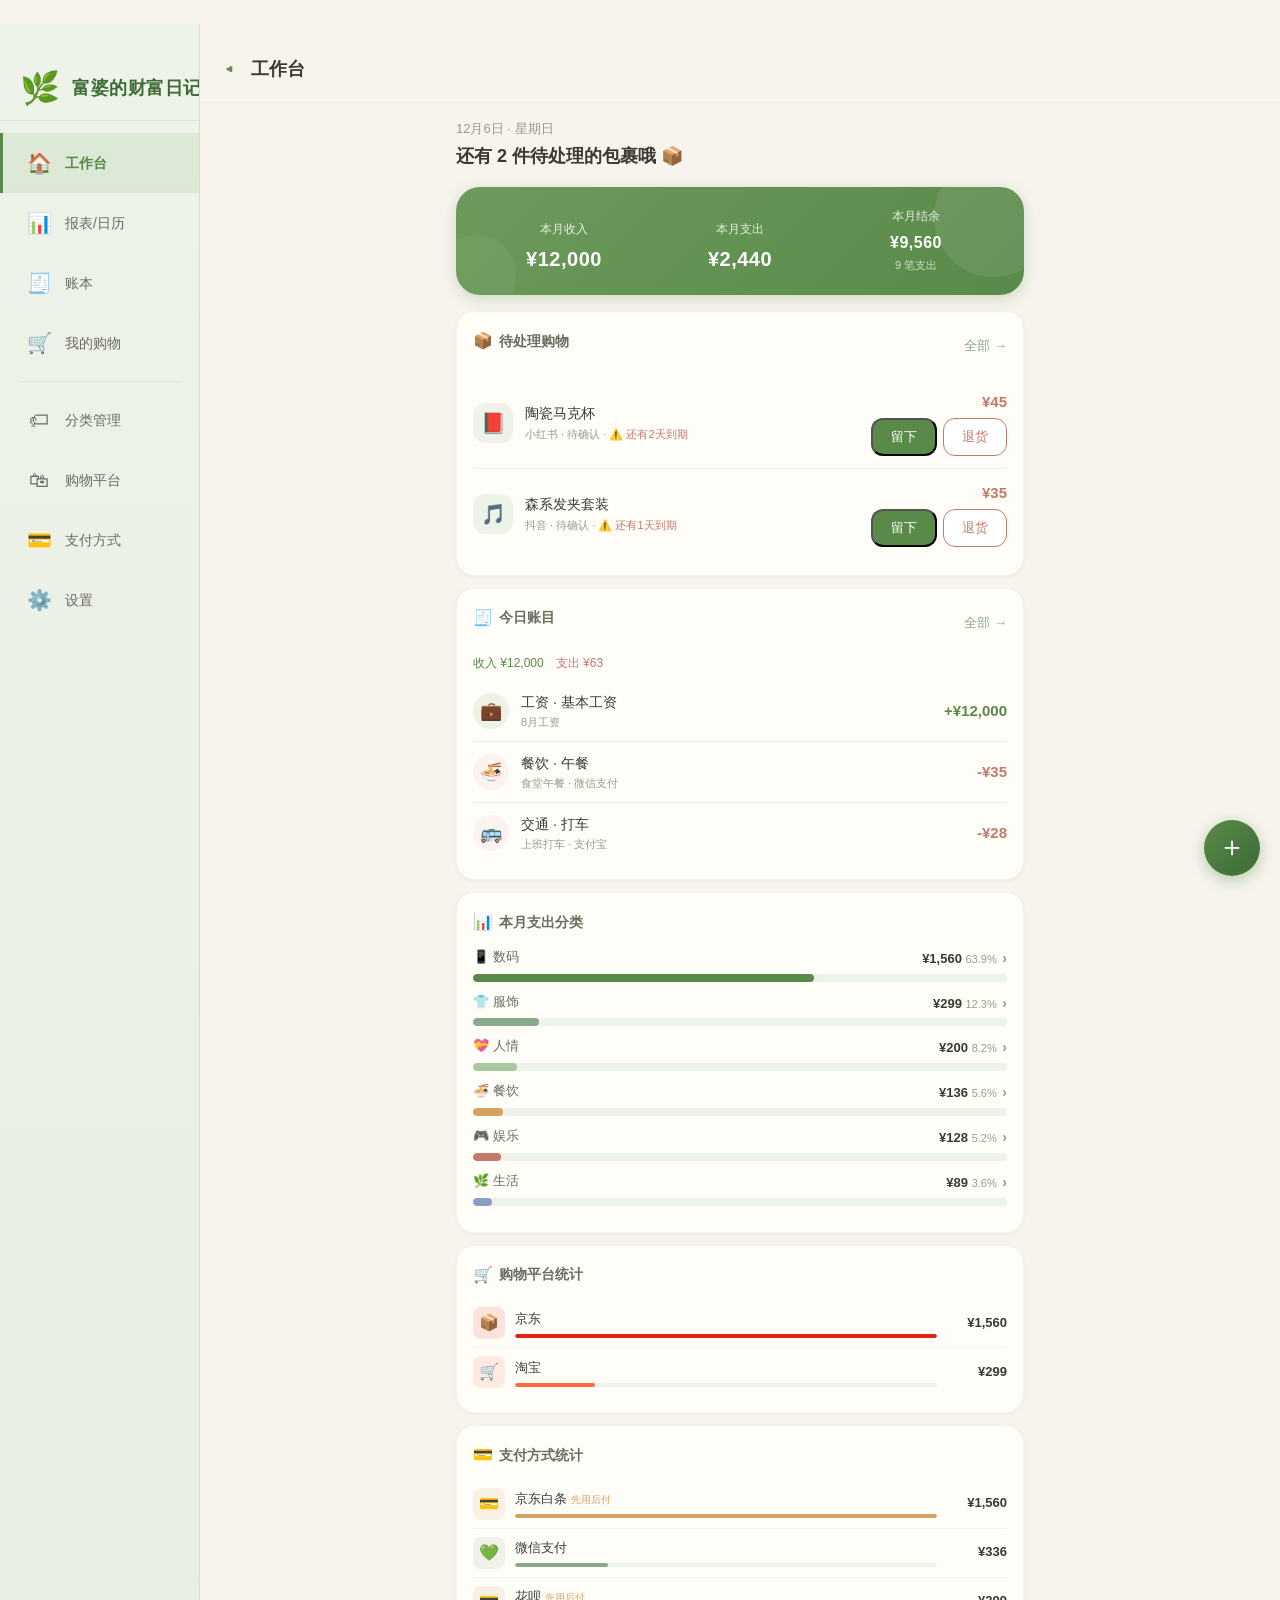
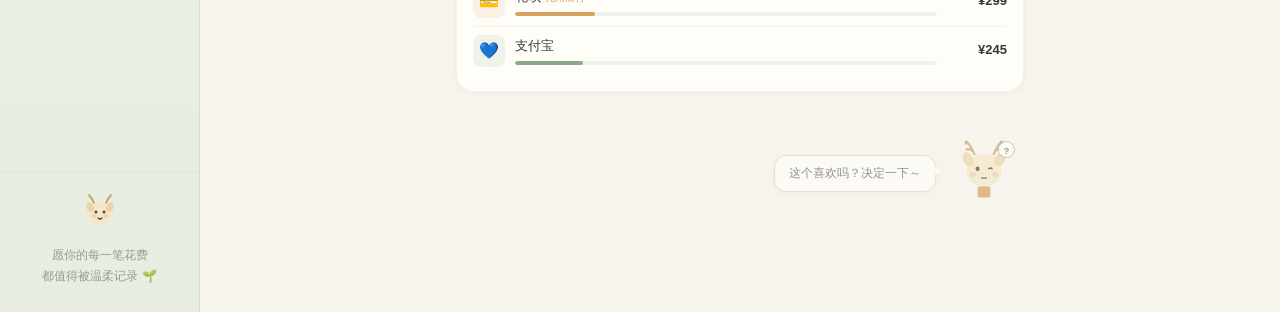
==== commit 709f00f2: "Add files via upload" ====
--- a/index.html
+++ b/index.html
@@ -58,10 +58,9 @@
   </div>
   <ul class="nav-list">
     <li class="nav-item active" data-page="home"><span class="nav-icon">🏠</span><span>工作台</span></li>
-    <li class="nav-item" data-page="calendar"><span class="nav-icon">📅</span><span>日历</span></li>
+    <li class="nav-item" data-page="cr"><span class="nav-icon">📊</span><span>报表/日历</span></li>
     <li class="nav-item" data-page="accounts"><span class="nav-icon">🧾</span><span>账本</span></li>
     <li class="nav-item" data-page="shopping"><span class="nav-icon">🛒</span><span>我的购物</span></li>
-    <li class="nav-item" data-page="reports"><span class="nav-icon">📊</span><span>报表</span></li>
     <li class="nav-divider"></li>
     <li class="nav-item" data-page="categories"><span class="nav-icon">🏷</span><span>分类管理</span></li>
     <li class="nav-item" data-page="platforms"><span class="nav-icon">🛍</span><span>购物平台</span></li>
--- a/style.css
+++ b/style.css
@@ -91,6 +91,20 @@
   -webkit-tap-highlight-color: transparent;
 }
 
+html {
+  /* html 是文档根滚动容器，overflow-x: hidden 在这里是安全的 */
+  overflow-x: hidden;
+}
+
+body {
+  /* 注意：不能用 overflow-x: hidden！
+     规范规定一轴 hidden 会把另一轴的 visible 强制计算为 auto，
+     导致 body 变成滚动容器；body 自身滚不动 + overscroll-behavior
+     禁止滚动链传播 → 真机触摸滑动会被"卡死"。
+     overflow-x: clip 同样能裁掉横向溢出，但不会创建滚动容器。 */
+  overflow-x: clip;
+}
+
 html, body {
   font-family: var(--font-main);
   background: var(--warm-cream);
@@ -98,7 +112,6 @@
   font-size: 15px;
   line-height: 1.6;
   -webkit-font-smoothing: antialiased;
-  overflow-x: hidden;
   width: 100%;
   min-height: 100vh;
   min-height: 100dvh;
@@ -693,6 +706,9 @@
   font-size: 14px;
   font-weight: 500;
   color: var(--text-primary);
+  overflow: hidden;
+  text-overflow: ellipsis;
+  white-space: nowrap;
 }
 
 .account-note {
@@ -706,6 +722,9 @@
 .account-amount {
   font-size: 15px;
   font-weight: 600;
+  white-space: nowrap;
+  flex-shrink: 0;
+  margin-left: 4px;
 }
 
 .account-amount.income { color: var(--income-color); }
@@ -771,11 +790,15 @@
 
 .stat-list-info {
   flex: 1;
+  min-width: 0;
 }
 
 .stat-list-name {
   font-size: 13px;
   color: var(--text-primary);
+  overflow: hidden;
+  text-overflow: ellipsis;
+  white-space: nowrap;
 }
 
 .stat-list-bar {
@@ -797,6 +820,8 @@
   color: var(--text-primary);
   text-align: right;
   min-width: 60px;
+  white-space: nowrap;
+  flex-shrink: 0;
 }
 
 /* ============================================
@@ -892,6 +917,10 @@
   font-size: 9px;
   color: var(--expense-color);
   line-height: 1;
+  max-width: 100%;
+  overflow: hidden;
+  text-overflow: ellipsis;
+  white-space: nowrap;
 }
 
 .calendar-day.today .day-expense {
@@ -902,6 +931,10 @@
   font-size: 9px;
   color: var(--income-color);
   line-height: 1;
+  max-width: 100%;
+  overflow: hidden;
+  text-overflow: ellipsis;
+  white-space: nowrap;
 }
 
 .calendar-day.today .day-income {
@@ -968,6 +1001,10 @@
 .accounts-summary-value {
   font-size: 16px;
   font-weight: 700;
+  white-space: nowrap;
+  overflow: hidden;
+  text-overflow: ellipsis;
+  max-width: 100%;
 }
 
 .accounts-summary-value.income { color: var(--income-color); }
@@ -1212,18 +1249,94 @@
 
 .pie-legend-name {
   flex: 1;
+  min-width: 0;
   color: var(--text-secondary);
+  overflow: hidden;
+  text-overflow: ellipsis;
+  white-space: nowrap;
 }
 
 .pie-legend-value {
   font-weight: 600;
   color: var(--text-primary);
+  white-space: nowrap;
+  flex-shrink: 0;
 }
 
 .pie-legend-pct {
   font-size: 10px;
   color: var(--text-light);
   margin-left: 4px;
+  flex-shrink: 0;
+}
+
+/* 可点击下钻行（报表图例/平台/支付方式/首页分类条） */
+.clickable {
+  cursor: pointer;
+  -webkit-tap-highlight-color: rgba(168, 200, 160, 0.25);
+  transition: background 0.15s;
+  border-radius: 6px;
+}
+
+.clickable:active {
+  background: rgba(168, 200, 160, 0.18);
+}
+
+.drill-chevron {
+  color: var(--text-light);
+  font-size: 14px;
+  flex-shrink: 0;
+  margin-left: 2px;
+  font-weight: 600;
+}
+
+/* 报表明细页：按日期分组 */
+.report-date-group {
+  margin-bottom: 14px;
+}
+
+.report-date-group:last-child {
+  margin-bottom: 0;
+}
+
+.report-date-header {
+  display: flex;
+  align-items: center;
+  justify-content: space-between;
+  gap: 8px;
+  font-size: 12px;
+  font-weight: 600;
+  color: var(--text-secondary);
+  background: var(--soft-green-bg);
+  border-radius: var(--radius-sm);
+  padding: 6px 10px;
+  margin-bottom: 2px;
+}
+
+.report-date-total {
+  font-weight: 500;
+  color: var(--text-light);
+  white-space: nowrap;
+  overflow: hidden;
+  text-overflow: ellipsis;
+  flex-shrink: 0;
+}
+
+/* 明细页单笔占比小条 */
+.account-mini-bar {
+  height: 3px;
+  background: var(--soft-green-bg);
+  border-radius: 2px;
+  margin-top: 5px;
+  overflow: hidden;
+  max-width: 140px;
+}
+
+.account-mini-bar-fill {
+  height: 100%;
+  background: var(--expense-color);
+  opacity: 0.55;
+  border-radius: 2px;
 }
 
 /* 趋势图 */
@@ -1829,135 +1942,222 @@
 }
 
 /* ============================================
-   响应式：所有屏幕都采用双栏并排模式
-   - 窄屏：sidebar 收起成图标列(60px)，点菜单按钮展开成完整(200px)，主内容跟随
-   - 宽屏：sidebar 常驻 200px，可手动收起成 60px
+   响应式：窄屏抽屉模式 / 宽屏双栏模式
+   - 窄屏（<768px）：sidebar 默认隐藏，点击菜单滑出抽屉覆盖主内容
+   - 宽屏（>=768px）：sidebar 常驻 200px，可手动收起成 60px
    ============================================ */
 @media (max-width: 767px) {
-  /* 窄屏：sidebar 改为常驻并排模式（默认收起成图标列） */
+  /* 窄屏：sidebar 改为抽屉覆盖模式 */
   .sidebar {
     position: fixed;
-    /* 多重声明让出顶部状态栏：
-       - top: 0 + padding-top: safe-area + fallback
-       - 不依赖 --safe-top 变量，避免变量在某些情况下被覆盖 */
     top: 0;
     left: 0;
-    bottom: 0;
-    width: 60px; /* 窄屏默认收起成图标列 */
-    /* 顶部状态栏占位（多重声明兼容旧/新 iOS） */
+    width: 260px;
+    height: 100vh;
+    height: 100dvh;
     padding-top: constant(safe-area-inset-top);
     padding-top: env(safe-area-inset-top, 0px);
     padding-top: max(env(safe-area-inset-top, 0px), 24px);
-    transform: none;
+    transform: translateX(-100%);
     z-index: 1000;
-    box-shadow: 2px 0 12px rgba(0,0,0,0.06);
-    transition: width 0.3s cubic-bezier(0.4, 0, 0.2, 1);
+    box-shadow: none;
+    transition: transform 0.3s cubic-bezier(0.4, 0, 0.2, 1);
   }
 
-  /* 窄屏 collapsed = 完整展开（与 wide 行为一致）*/
-  .sidebar.collapsed {
-    width: 60px;
+  /* 窄屏打开抽屉 */
+  .sidebar.open {
+    transform: translateX(0);
+    box-shadow: 4px 0 30px rgba(0,0,0,0.15);
   }
 
-  /* 窄屏展开状态：完整宽度（优化为 170px，避免 430px 小屏主内容过窄） */
-  .sidebar.expanded,
-  .sidebar.collapsed.expanded {
-    width: 170px;
+  /* 窄屏不使用 collapsed/expanded 状态 */
+  .sidebar.collapsed,
+  .sidebar.expanded {
+    width: 260px;
   }
 
-  /* 窄屏：只有 expanded 状态才显示文字，其他状态隐藏 */
-  .sidebar:not(.expanded) .sidebar-title,
-  .sidebar:not(.expanded) .nav-item span:last-child,
-  .sidebar:not(.expanded) .sidebar-footer p,
-  .sidebar:not(.expanded) .nav-divider {
+  /* 窄屏默认隐藏文字，open 时显示完整 */
+  .sidebar:not(.open) .sidebar-title,
+  .sidebar:not(.open) .nav-item span:last-child,
+  .sidebar:not(.open) .sidebar-footer p,
+  .sidebar:not(.open) .nav-divider {
     opacity: 0;
     visibility: hidden;
     white-space: nowrap;
   }
 
-  .sidebar:not(.expanded) .sidebar-header {
-    justify-content: center;
-    padding: 16px 0 14px;
-  }
-
-  .sidebar:not(.expanded) .sidebar-logo {
-    font-size: 28px;
-  }
-
-  .sidebar:not(.expanded) .nav-item {
-    justify-content: center;
-    padding: 14px 0;
-    gap: 0;
-  }
-
-  .sidebar:not(.expanded) .sidebar-footer {
-    padding: 12px 0 20px;
-  }
-
-  .sidebar:not(.expanded) .mascot-mini {
-    margin: 0 auto 4px;
-  }
-
-  /* 窄屏 expanded（200px）时显示完整内容 - 类似图1的图标+文字并排样式 */
-  .sidebar.expanded .sidebar-title,
-  .sidebar.expanded .nav-item span:last-child,
-  .sidebar.expanded .sidebar-footer p {
+  .sidebar.open .sidebar-title,
+  .sidebar.open .nav-item span:last-child,
+  .sidebar.open .sidebar-footer p,
+  .sidebar.open .nav-divider {
     opacity: 1;
     visibility: visible;
   }
 
-  .sidebar.expanded .sidebar-header {
+  .sidebar.open .sidebar-header {
     justify-content: flex-start;
-    padding: 16px 18px 14px;
+    padding: 16px 20px 14px;
   }
 
-  .sidebar.expanded .sidebar-logo {
-    font-size: 28px;
+  .sidebar.open .nav-item {
+    justify-content: flex-start;
+    padding: 14px 24px;
+    gap: 14px;
   }
 
-  .sidebar.expanded .sidebar-title {
-    font-size: 15px;
-    font-weight: 700;
+  /* 窄屏启用遮罩 */
+  .overlay {
+    display: block;
   }
 
-  /* 图标+文字水平并排，紧凑布局 */
-  .sidebar.expanded .nav-item {
-    justify-content: flex-start;
-    padding: 12px 16px;
-    gap: 10px;
-    font-size: 13px;
+  /* 窄屏主内容区占满宽度（不再被 sidebar 挤占） */
+  .app {
+    margin-left: 0;
+    width: 100%;
   }
 
-  .sidebar.expanded .nav-item .nav-icon {
-    font-size: 18px;
-    width: 22px;
+  .app.expanded {
+    margin-left: 0;
+    width: 100%;
   }
-
-  .sidebar.expanded .nav-divider {
-    height: 1px;
-    background: rgba(224, 216, 200, 0.5);
-    margin: 6px 16px;
-    opacity: 1;
-    visibility: visible;
-  }
-
-  /* 窄屏不使用遮罩（因为是并排而非覆盖） */
-  .overlay {
-    display: none !important;
-  }
-
-  /* 窄屏主内容区让出侧栏空间 */
-  .app {
-    margin-left: 60px; /* 与默认收起宽度一致 */
-    width: calc(100% - 60px);
-    transition: margin-left 0.3s cubic-bezier(0.4, 0, 0.2, 1);
-  }
-
-  /* 展开时主内容向右让位 */
-  .app.expanded {
-    margin-left: 170px;
-    width: calc(100% - 170px);
-  }
+}
+
+/* ============================================
+   报表/日历合一页（cr）— Tabs
+   ============================================ */
+.cr-view-tabs {
+  display: flex;
+  gap: 6px;
+  background: rgba(255,255,255,0.45);
+  padding: 4px;
+  border-radius: 999px;
+  margin: 0 0 12px;
+  width: fit-content;
+  backdrop-filter: blur(6px);
+}
+.cr-view-tab {
+  padding: 7px 16px;
+  border-radius: 999px;
+  font-size: 13px;
+  font-weight: 600;
+  color: var(--text-secondary);
+  cursor: pointer;
+  white-space: nowrap;
+  transition: background 0.18s, color 0.18s;
+}
+.cr-view-tab.active {
+  background: var(--forest-green);
+  color: #fff;
+  box-shadow: 0 2px 6px rgba(90,138,74,0.3);
+}
+
+.cr-tabs {
+  display: flex;
+  gap: 8px;
+  overflow-x: auto;
+  -webkit-overflow-scrolling: touch;
+  padding: 2px 0 12px;
+  scrollbar-width: none;
+}
+.cr-tabs::-webkit-scrollbar { display: none; }
+
+.cr-tab {
+  padding: 8px 16px;
+  border-radius: 999px;
+  font-size: 13px;
+  font-weight: 600;
+  background: rgba(255,255,255,0.7);
+  color: var(--text-secondary);
+  border: 1px solid rgba(90,138,74,0.18);
+  cursor: pointer;
+  white-space: nowrap;
+  transition: background 0.18s, color 0.18s, border-color 0.18s;
+}
+.cr-tab.active {
+  background: var(--forest-green);
+  color: #fff;
+  border-color: var(--forest-green);
+  box-shadow: 0 2px 6px rgba(90,138,74,0.3);
+}
+
+/* 通用头部时段切换器 */
+.cr-period-bar {
+  display: flex;
+  align-items: center;
+  gap: 8px;
+  background: var(--card-bg);
+  border-radius: 14px;
+  padding: 8px 10px;
+  margin: 0 0 12px;
+  box-shadow: 0 2px 8px rgba(0,0,0,0.04);
+}
+.cr-period-text {
+  flex: 1;
+  text-align: center;
+  font-size: 14px;
+  font-weight: 700;
+  color: var(--text-primary);
+}
+
+/* ============================================
+   明细页吸顶退出条（drill-sticky-bar）
+   ============================================ */
+.drill-sticky-bar {
+  position: sticky;
+  top: 0;
+  z-index: 200;
+  display: flex;
+  align-items: center;
+  gap: 12px;
+  padding: 10px 4px;
+  margin: 0 -16px 12px;  /* 横跨 main-content 的 padding */
+  padding-left: 16px;
+  padding-right: 16px;
+  background: rgba(255,255,255,0.96);
+  -webkit-backdrop-filter: saturate(180%) blur(12px);
+  backdrop-filter: saturate(180%) blur(12px);
+  border-bottom: 1px solid rgba(90,138,74,0.12);
+  box-shadow: 0 4px 14px rgba(0,0,0,0.05);
+}
+
+/* 进入明细页时，把 topbar 隐藏 + 给 main-content 加额外顶距，
+   让 sticky bar 真正占据顶部位置，不会被 topbar 遮挡 */
+body.is-drill .topbar { display: none; }
+body.is-drill .main-content {
+  /* 顶距给 page-title 让位置一致 */
+  padding-top: 12px;
+}
+.drill-close-btn {
+  display: inline-flex;
+  align-items: center;
+  gap: 6px;
+  background: var(--forest-green);
+  color: #fff;
+  border: none;
+  padding: 8px 16px;
+  border-radius: 999px;
+  font-size: 14px;
+  font-weight: 700;
+  cursor: pointer;
+  box-shadow: 0 2px 8px rgba(90,138,74,0.35);
+  transition: transform 0.15s, box-shadow 0.15s;
+}
+.drill-close-btn:active {
+  transform: scale(0.95);
+  box-shadow: 0 1px 4px rgba(90,138,74,0.4);
+}
+.drill-close-arrow {
+  font-size: 16px;
+  line-height: 1;
+}
+.drill-sticky-title {
+  flex: 1;
+  font-size: 14px;
+  font-weight: 600;
+  color: var(--text-primary);
+  overflow: hidden;
+  text-overflow: ellipsis;
+  white-space: nowrap;
 }
 
 /* ============================================
